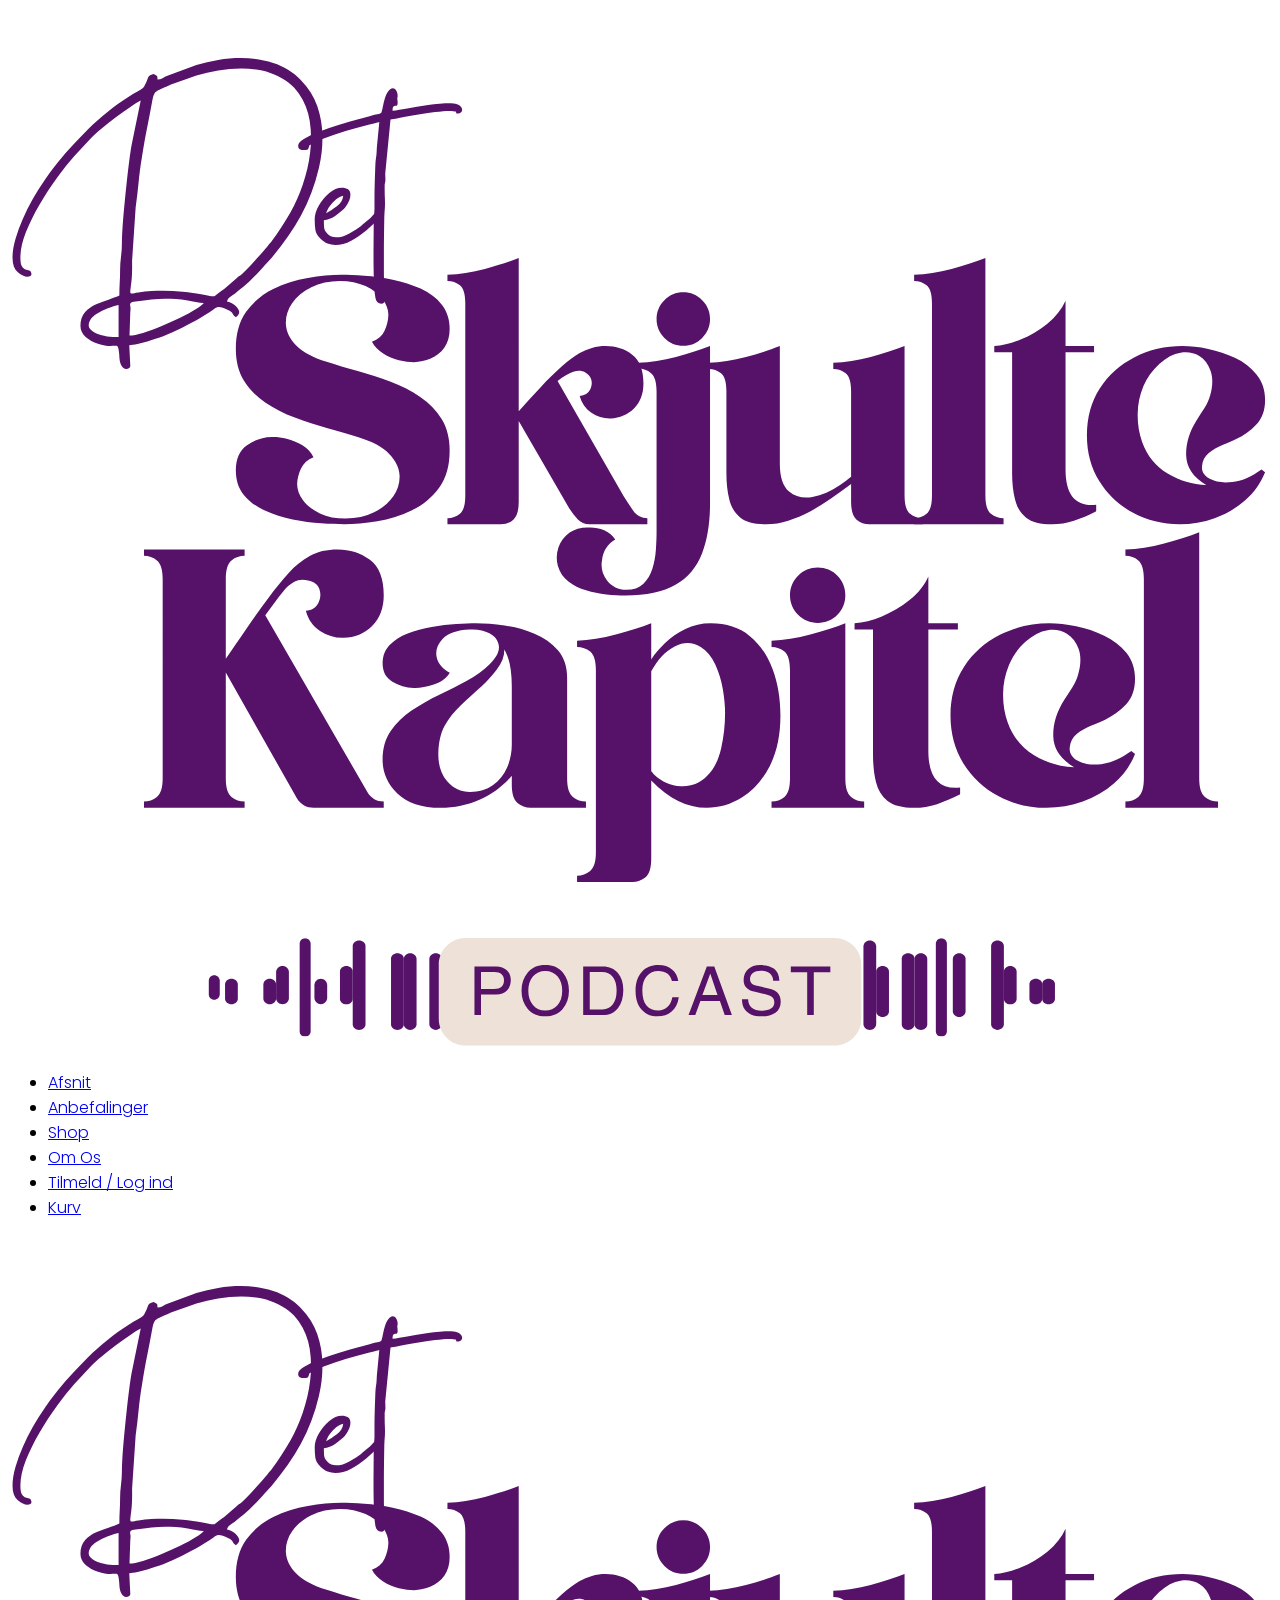
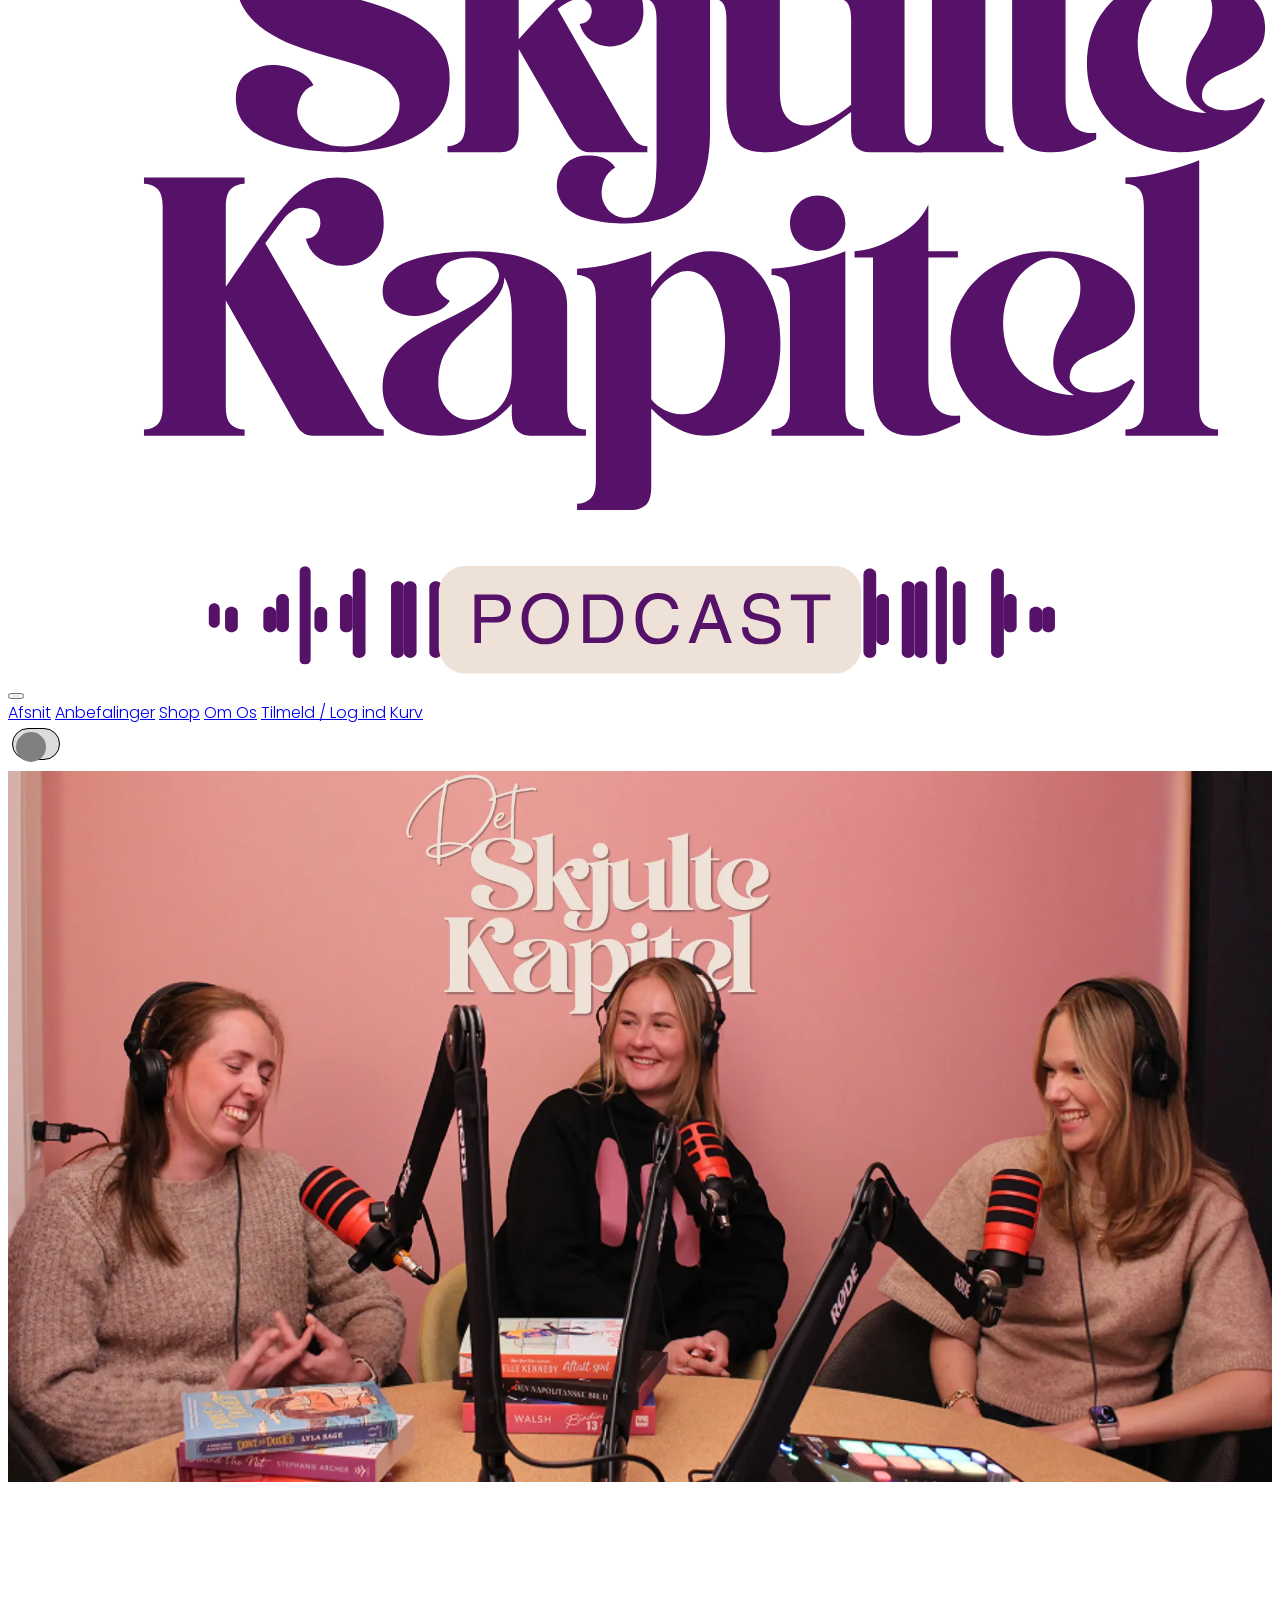
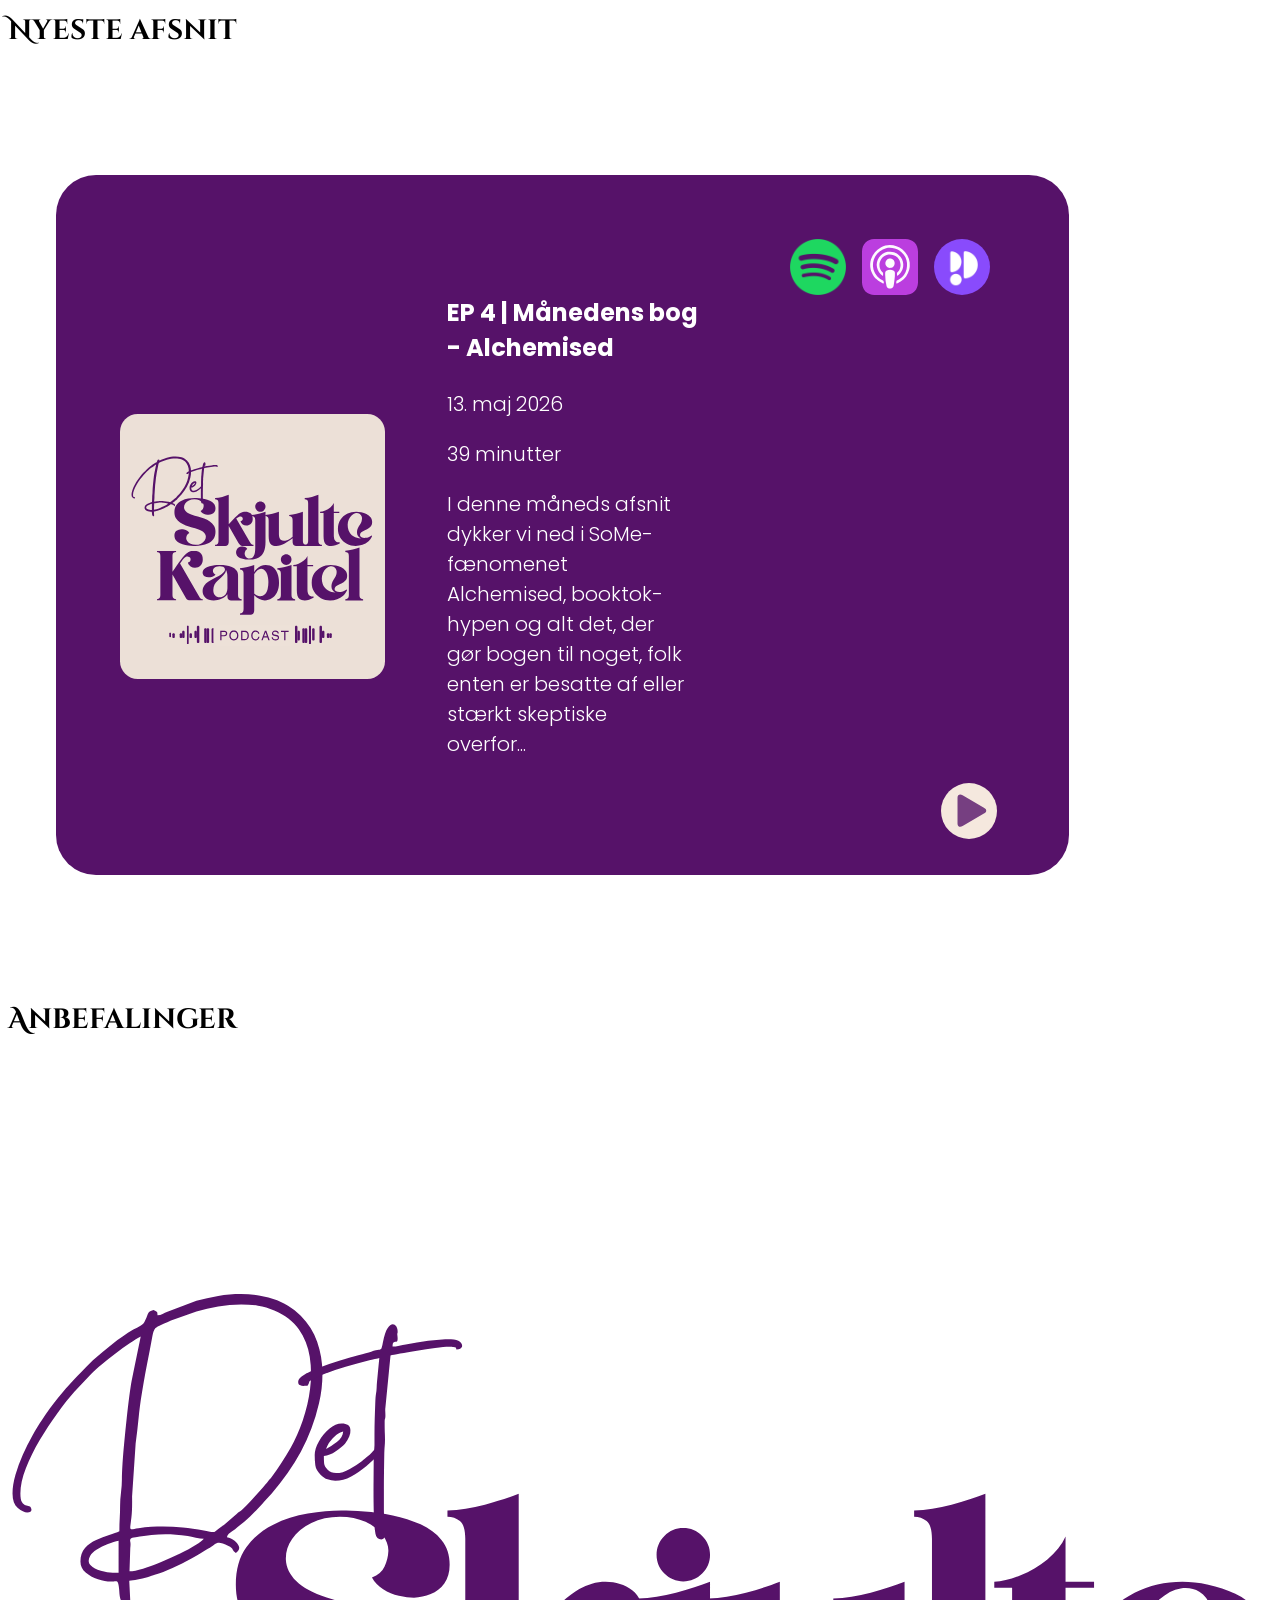
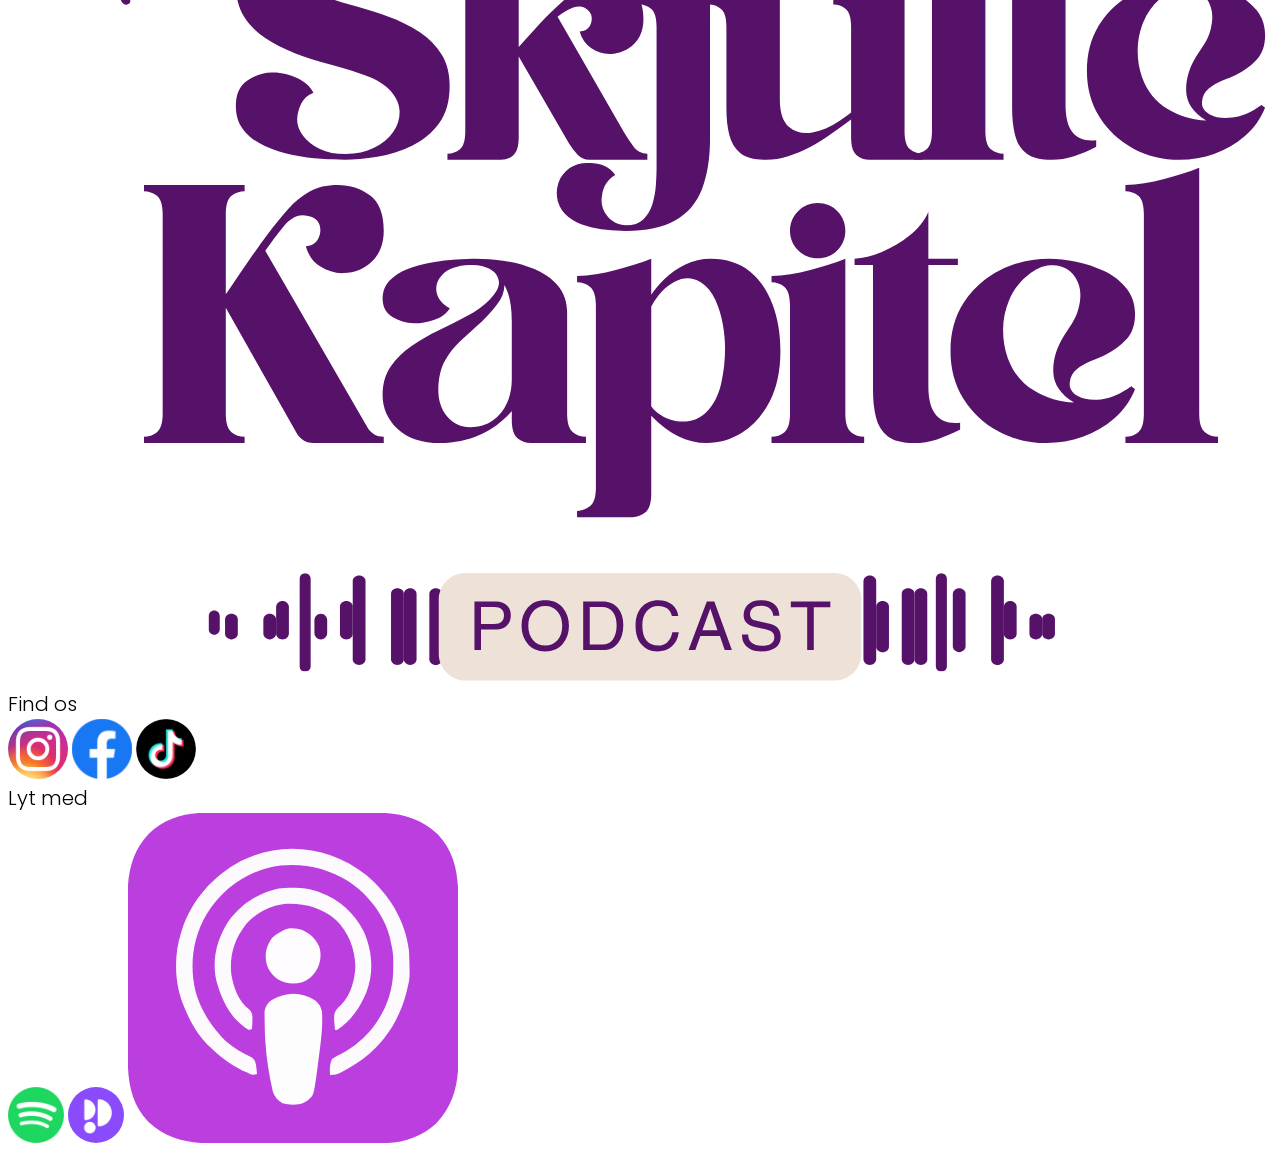
==== index.html @ 3bb26bd3 "tilføjelser til projekt" ====
<!doctype html>
<html lang="da">
  <head>
    <meta charset="UTF-8" />
    <meta name="viewport" content="width=device-width, initial-scale=1.0" />
    <title>Det Skjulte Kapitel</title>
    <link rel="stylesheet" href="css/general.css" />
    <link rel="stylesheet" href="css/fonts.css" />
    <link rel="stylesheet" href="css/custom.css" />
    <link rel="stylesheet" href="css/index.css" />
    <link rel="icon" href="img/favicon.svg" type="image/svg+xml" />
  </head>
  <body>
    <header>
      <div class="header-desktop">
        <a href="index.html" class="header-logo">
          <img
            src="img/Logo.svg"
            alt="Det Skjulte Kapitel logo"
            class="logo-img"
          />
        </a>
        <nav class="header-nav">
          <ul class="nav-list">
            <li><a href="afsnit.html">Afsnit</a></li>
            <li><a href="anbefalinger.html">Anbefalinger</a></li>
            <li><a href="shop.html">Shop</a></li>
            <li><a href="omOs.html">Om Os</a></li>
            <li><a href="login.html">Tilmeld / Log ind</a></li>
            <li><a href="kurv.html">Kurv</a></li>
          </ul>
        </nav>
      </div>

      <div class="header-mobile">
        <a href="index.html" class="header-logo">
          <img src="img/Logo.svg" alt="Det Skjulte Kapitel" class="logo-img" />
        </a>
        <button class="hamburger" id="menuToggle">
          <span></span>
          <span></span>
          <span></span>
        </button>
      </div>
      <nav class="mobile-menu" id="mobileMenu">
        <a href="afsnit.html">Afsnit</a>
        <a href="anbefalinger.html">Anbefalinger</a>
        <a href="shop.html">Shop</a>
        <a href="omOs.html">Om Os</a>
        <a href="login.html">Tilmeld / Log ind</a>
        <a href="kurv.html">Kurv</a>
      </nav>
 <label>
            <span class="visually-hidden">Theme</span>
            <input id="theme-toggle" role="switch" type="checkbox" />
          </label>

    </header>

    <main>
      <img
        src="img/Hero.webp"
        alt="Billede af tre kvinder i et podcast studie, der griner"
      />
      <h2>Nyeste afsnit</h2>

      <section class="grid-1_1_1">
        <div class="LogoBeige">
          <img src="img/LogoBeigeBaggrund.svg" alt="" />
        </div>
        <div class="margin">
          <div>
            <h3>EP 4 | Månedens bog - Alchemised</h3>
            <p>13. maj 2026</p>
            <p>39 minutter</p>
          </div>
          <p class="margin2">
            I denne måneds afsnit dykker vi ned i SoMe-fænomenet Alchemised,
            booktok-hypen og alt det, der gør bogen til noget, folk enten er
            besatte af eller stærkt skeptiske overfor...
          </p>
        </div>

        <div class="SoMe">
          <a href="https://open.spotify.com/show/3m8Jab1IPtWVq0r0YH2QnV"
            ><img src="img/Spotify.svg" alt=""
          /></a>
          <a
            href="https://podcasts.apple.com/dk/podcast/det-skjulte-kapitel/id1886661915"
            ><img class="apple" src="img/applepodcast.svg" alt="Apple Podcast"
          /></a>
          <a
            href="https://open.podimo.com/podcast/a7241b3f-1531-4056-aa6a-d502dbbe5295"
            ><img src="img/Podimo.svg" alt="Podimo logo"
          /></a>
          <div class="playBtn">
            <a href="afsnit.html"
              ><img src="img/PlayBtn.svg" alt=""
            /></a>
          </div>
        </div>
      </section>
      <h2>Anbefalinger</h2>
      <section class="grid"></section>
    </main>

    <footer>
      <div class="footer-inner">
        <a href="index.html" class="footer-logo">
          <img
            src="img/Logo.svg"
            alt="Det Skjulte Kapitel"
            class="logo-img-footer"
          />
        </a>

        <div class="footer-bottom-row">
          <div class="footer-social">
            <span class="footer-label">Find os</span>
            <div class="social-icons">
              <a href="https://www.instagram.com/detskjultekapitel/"
                ><img src="img/Instagram.svg" alt="Instagram"
              /></a>
              <a href="https://www.facebook.com/profile.php?id=61585024211420"
                ><img src="img/Facebook.svg" alt="Facebook"
              /></a>
              <a href="https://www.tiktok.com/@detskjultekapitel"
                ><img src="img/TikTok.svg" alt="TikTok"
              /></a>
            </div>
          </div>

          <div class="footer-listen">
            <span class="footer-label">Lyt med</span>
            <div class="social-icons">
              <a href="https://open.spotify.com/show/3m8Jab1IPtWVq0r0YH2QnV"
                ><img src="img/Spotify.svg" alt="Spotify"
              /></a>
              <a
                href="https://open.podimo.com/podcast/a7241b3f-1531-4056-aa6a-d502dbbe5295"
                ><img src="img/Podimo.svg" alt="Podimo"
              /></a>
              <a
                href="https://podcasts.apple.com/dk/podcast/det-skjulte-kapitel/id1886661915"
                ><img
                  class="apple"
                  src="img/applepodcast.svg"
                  alt="Apple Podcast"
              /></a>
            </div>
          </div>
        </div>
      </div>
    </footer>
    <script src="js/burger.js"></script>
    <script src="js/index.js"></script>
    <script src="js/darkmode.js"></script>
  </body>
</html>
---- css/fonts.css ----
@font-face {
  font-family: "Cinzel Decorative Black";
  src: url(../fonts/CinzelDecorative-Black.woff2);
}

@font-face {
  font-family: "Cinzel Decorative Bold";
  src: url(../fonts/CinzelDecorative-Bold.woff2);
}

@font-face {
  font-family: "Cinzel Decorative";
  src: url(../fonts/CinzelDecorative-Regular.woff2);
}

@font-face {
  font-family: "Poppins Bold";
  src: url(../fonts/Poppins-Bold.woff2);
}

@font-face {
  font-family: "Poppins Regular";
  src: url(../fonts/Poppins-Regular.woff2);
}

@font-face {
  font-family: "Poppins Light";
  src: url(../fonts/Poppins-Light.woff2);
}
---- css/custom.css ----
html {
  color-scheme: light;
  
  &.dark {
    color-scheme: dark;
  }
}

body {
  background-color: var(--primary-bg);
}

/* Farvevariabler */
html {
  /* Primary colors */
  --primary-bg: light-dark(#fff, #7f6750);
  --header-footer-bg: light-dark(#f5e8de, #907765 );

  /* Font colors */
  --text-color: light-dark(#000, #fff);
  --text-inverted: #fff;

  /* Buttons */
  --primary-btn: #763f81;
  --arrow-btn: #f5e8de;

  /* Cards */
  --podcast-card-bg: #561269;
  --book-card-bg: light-dark(#f5e8de, #C7BEB7);
  --filter-bg: #fff;
  --reviews-card-bg: #763f81;
  --om-os-card-bg: #763f81;
  --individual-card-bg: #5a3162;
  --forms-bg: #c5aabb;
  --linje: #9f769e;
}

/* Fonts Desktop */
h1 {
  font-family: "Cinzel Decorative Bold";
  font-size: 3rem;
}
h2 {
  font-family: "Cinzel Decorative Bold";
  font-weight: 600;
  font-size: 1.75rem;
}
h3 {
  font-family: "Poppins Bold";
  font-weight: 700;
  font-size: 1.5rem;
}
h4,
.kob-btn {
  font-family: "Poppins Regular";
  font-weight: 400;
  font-size: 1.375rem;
}
h5 {
  font-family: "Poppins Regular";
  font-weight: 600;
  font-size: 1.25rem;
}

p,
.login-btn,
.opret-btn,
label,
span,
.btn {
  font-family: "Poppins Light";
  font-weight: 300;
  font-size: 1.25rem;
}

nav {
  font-family: "Poppins Light";
  font-weight: 300;
}

/* Light/dark mode */

[role="switch"] {
  --h: 2rem;
  --w: 3rem;
  font: inherit;
  appearance: none;
  background: gainsboro;
  height: var(--h);
  width: var(--w);
  border: 1px solid #000;
  cursor: pointer; 
  border-radius: 9999px;
}

[role="switch"]::before{
  content: "";
  display: block;
  padding: 3px;
  height: 100%;
  aspect-ratio: 1; 
  background: gray content-box;
  border-radius: inherit;
  transition: .3s;
}


[role="switch"]:checked::before {
  background-color: rgb(90, 91, 90);
  translate: calc(var(--w) - var(--h));
}

.visually-hidden {
  position: absolute;
  width: 1px;
  height: 1px;
  overflow: hidden;
  white-space: nowrap;
  clip-path: inset(100%);
}

/* Fonts Mobile */
@media (max-width: 800px) {
  h1 {
    font-family: "Cinzel Decorative Bold";
    font-weight: 700;
    font-size: 2rem;
  }
  h2 {
    font-family: "Cinzel Decorative Bold";
    font-weight: 600;
    font-size: 1.625rem;
  }
  h3 {
    font-family: "Poppins Bold";
    font-weight: 500;
    font-size: 1.4rem;
  }
  h4,
  .kob-btn {
    font-family: "Poppins Regular";
    font-weight: 400;
    font-size: 1.375rem;
  }
  h5 {
    font-family: "Poppins Regular";
    font-weight: 600;
    font-size: 1.25rem;
  }

  p,
  .login-btn,
  .opret-btn,
  label,
  span,
  .btn {
    font-family: "Poppins Light";
    font-weight: 300;
    font-size: 1rem;
  }

  nav {
    font-family: "Poppins Light";
    font-weight: 300;
    font-size: 1.375rem;
  }
}
---- css/index.css ----
img {
  max-width: 100%;
}

h2 {
  place-self: center;
  padding: 2em 0 2em 0;
}

.grid-1_1_1 {
  background-color: var(--podcast-card-bg);
  margin: 3em;
  border-radius: 40px;
  color: var(--text-inverted);
  position: relative;
}

.margin {
  margin: 2em 0 2em 2em;
}

.margin2 {
  margin-top: 1em;
  /* Tilføjer følgende: */
  margin-right: 1em;
}

.grid-1_1_1 div h3 p {
  margin-left: 2em;
}

.SoMe {
  display: flex;
  gap: 1em;
  margin-left: 2em;
  padding-bottom: 2em;
}

.SoMe a img {
  width: 56px;
  height: auto;
}

.playBtn {
  position: absolute;
  bottom: 2em;
  right: 2em;
}

.LogoBeige {
  padding-top: 3em;
  place-self: center;
}

.AnbefalingCard {
  background-color: var(--book-card-bg);
  padding: 4em 2em 3em 2em;
  margin: 4em;
  border-radius: 20px;
  max-width: 70%;
  box-shadow: 0 2px 6px rgba(0, 0, 0, 0.35);
  place-self: center;
  position: relative;
}

.AnbefalingCard img {
  display: grid;
  max-width: 70%;
  place-self: center;
  margin-bottom: 1em;
}

.IndividuelAnbefaling {
  background-color: var(--podcast-card-bg);
  color: var(--text-inverted);
  border-radius: 20px;
  padding: 0.5em 1em;
  position: absolute;
  top: 29px;
  left: 2em;
}

.AnbefalingCard a p {
  text-decoration: none;
  background-color: var(--primary-btn);
  color: var(--text-inverted);
  border-radius: 20px;
  place-self: center;
  padding: 0.5em 3.5em 0.5em 3.5em;
  margin-top: 2em;
}

@media (min-width: 768px) {
  img {
    max-width: 100%;
  }

  h2 {
    place-self: center;
    margin-top: 2.5em;
    margin-bottom: 2.5em;
  }

  .grid-1_1_1 {
    display: grid;
    grid-template-columns: 1fr 1fr 1fr;
    max-width: 70%;
    margin-top: 2.5em;
    margin-bottom: 4em;
    padding: 4em;
    place-self: center;
    background-color: var(--podcast-card-bg);
    color: var(--text-inverted);
    border-radius: 40px;
  }

  .grid-1_1_1 img {
    max-width: 90%;
  }

  /* .margin {
    margin-top: 1em;
  } */

  .SoMe {
    padding-left: 3em;
  }

  .SoMe img {
    max-width: 110%;
  }

  .playBtn {
    place-self: end;
    margin-top: 9em;
    margin-right: 2.5em;
  }

  .grid {
    display: grid;
    grid-template-columns: 1fr 1fr 1fr;
    margin-bottom: 5em;
    place-items: center;
    padding: 0;
  }

  .grid a p {
    text-decoration: none;
    background-color: var(--primary-btn);
    color: var(--text-inverted);
    border-radius: 20px;
    place-self: center;
    padding: 0.5em 3.5em 0.5em 3.5em;
    margin-top: 2em;
  }

  .grid h3 {
    margin-top: 2em;
  }
  .AnbefalingCard {
    background-color: var(--book-card-bg);
    border-radius: 20px;
    max-width: 90%;
    box-shadow: 0 2px 6px rgba(0, 0, 0, 0.35);
    margin: 0;
    position: relative;
  }

  .AnbefalingCard div {
    place-self: center;
  }

  .IndividuelAnbefaling {
    background-color: var(--podcast-card-bg);
    color: var(--text-inverted);
    border-radius: 20px;
    place-self: self-start;
    padding: 0.5em 1em 0.5em 1em;
    position: absolute;
    top: 20px;
  }
}
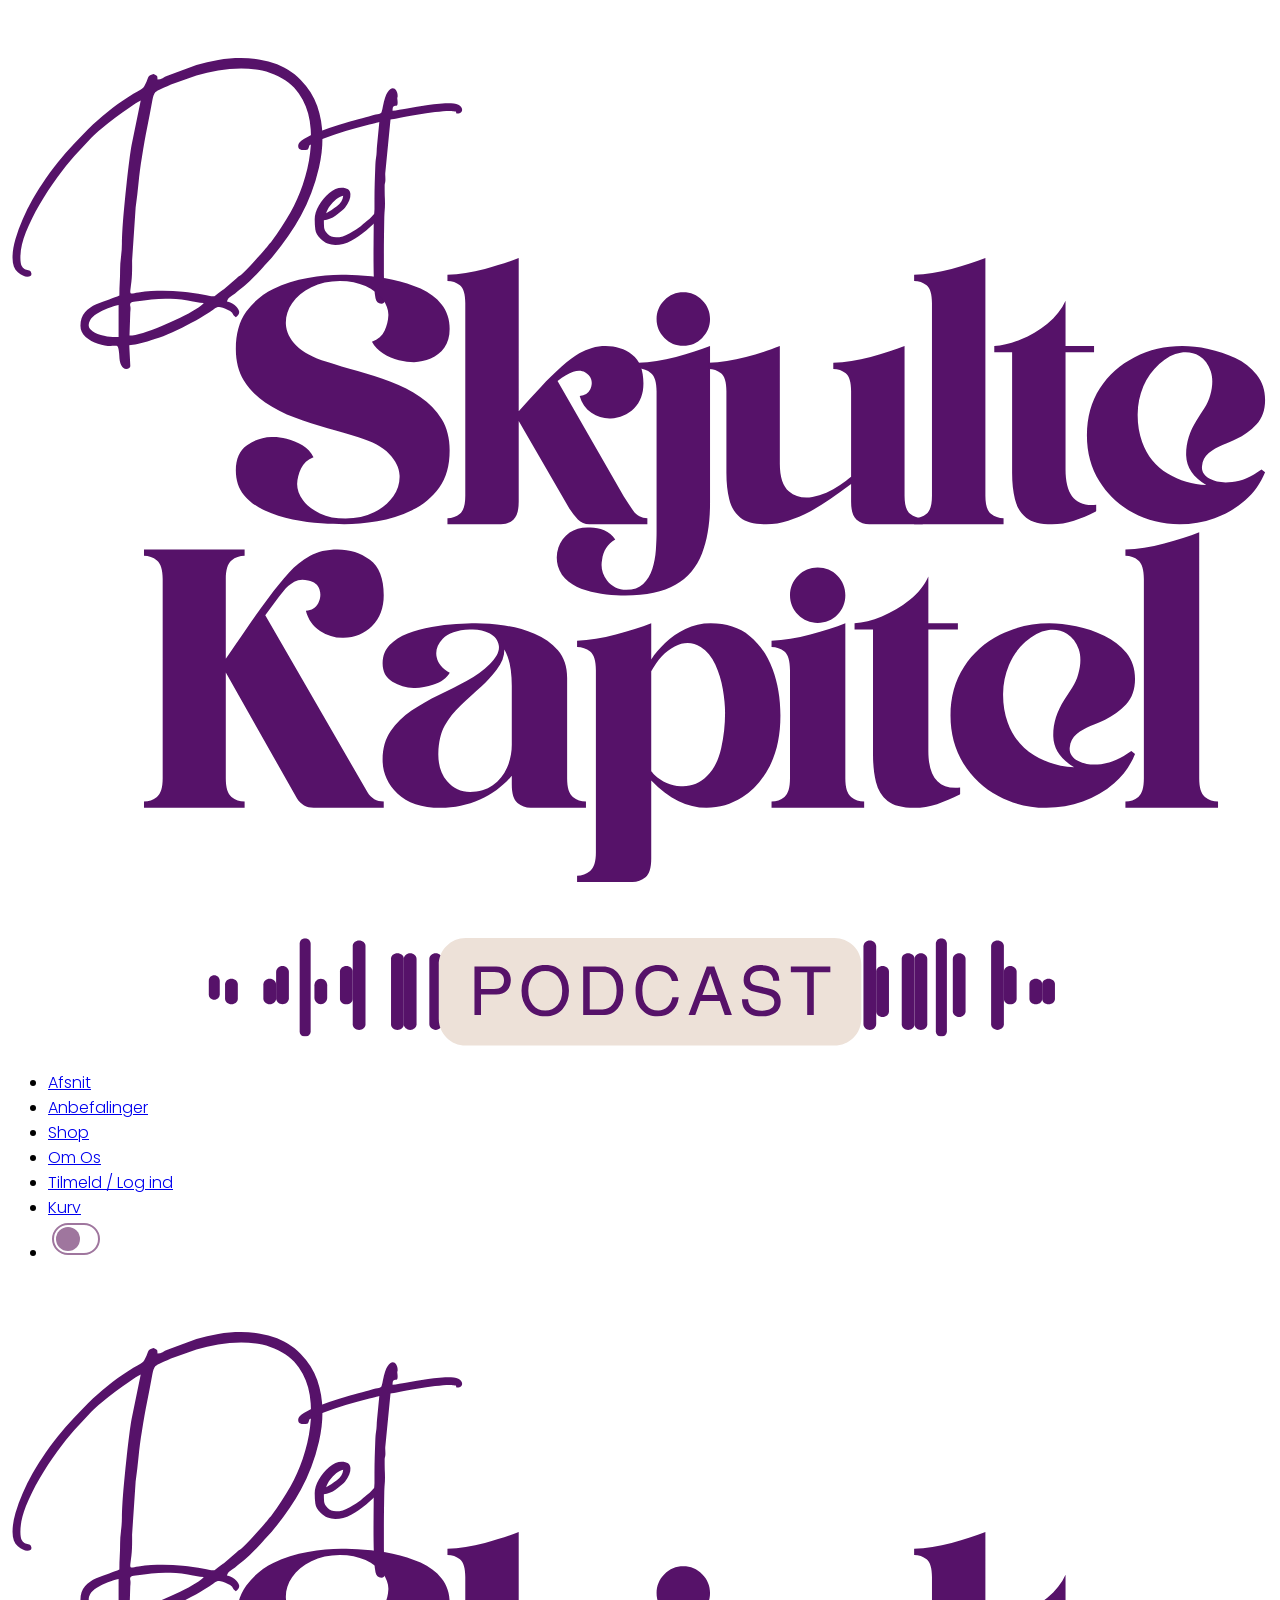
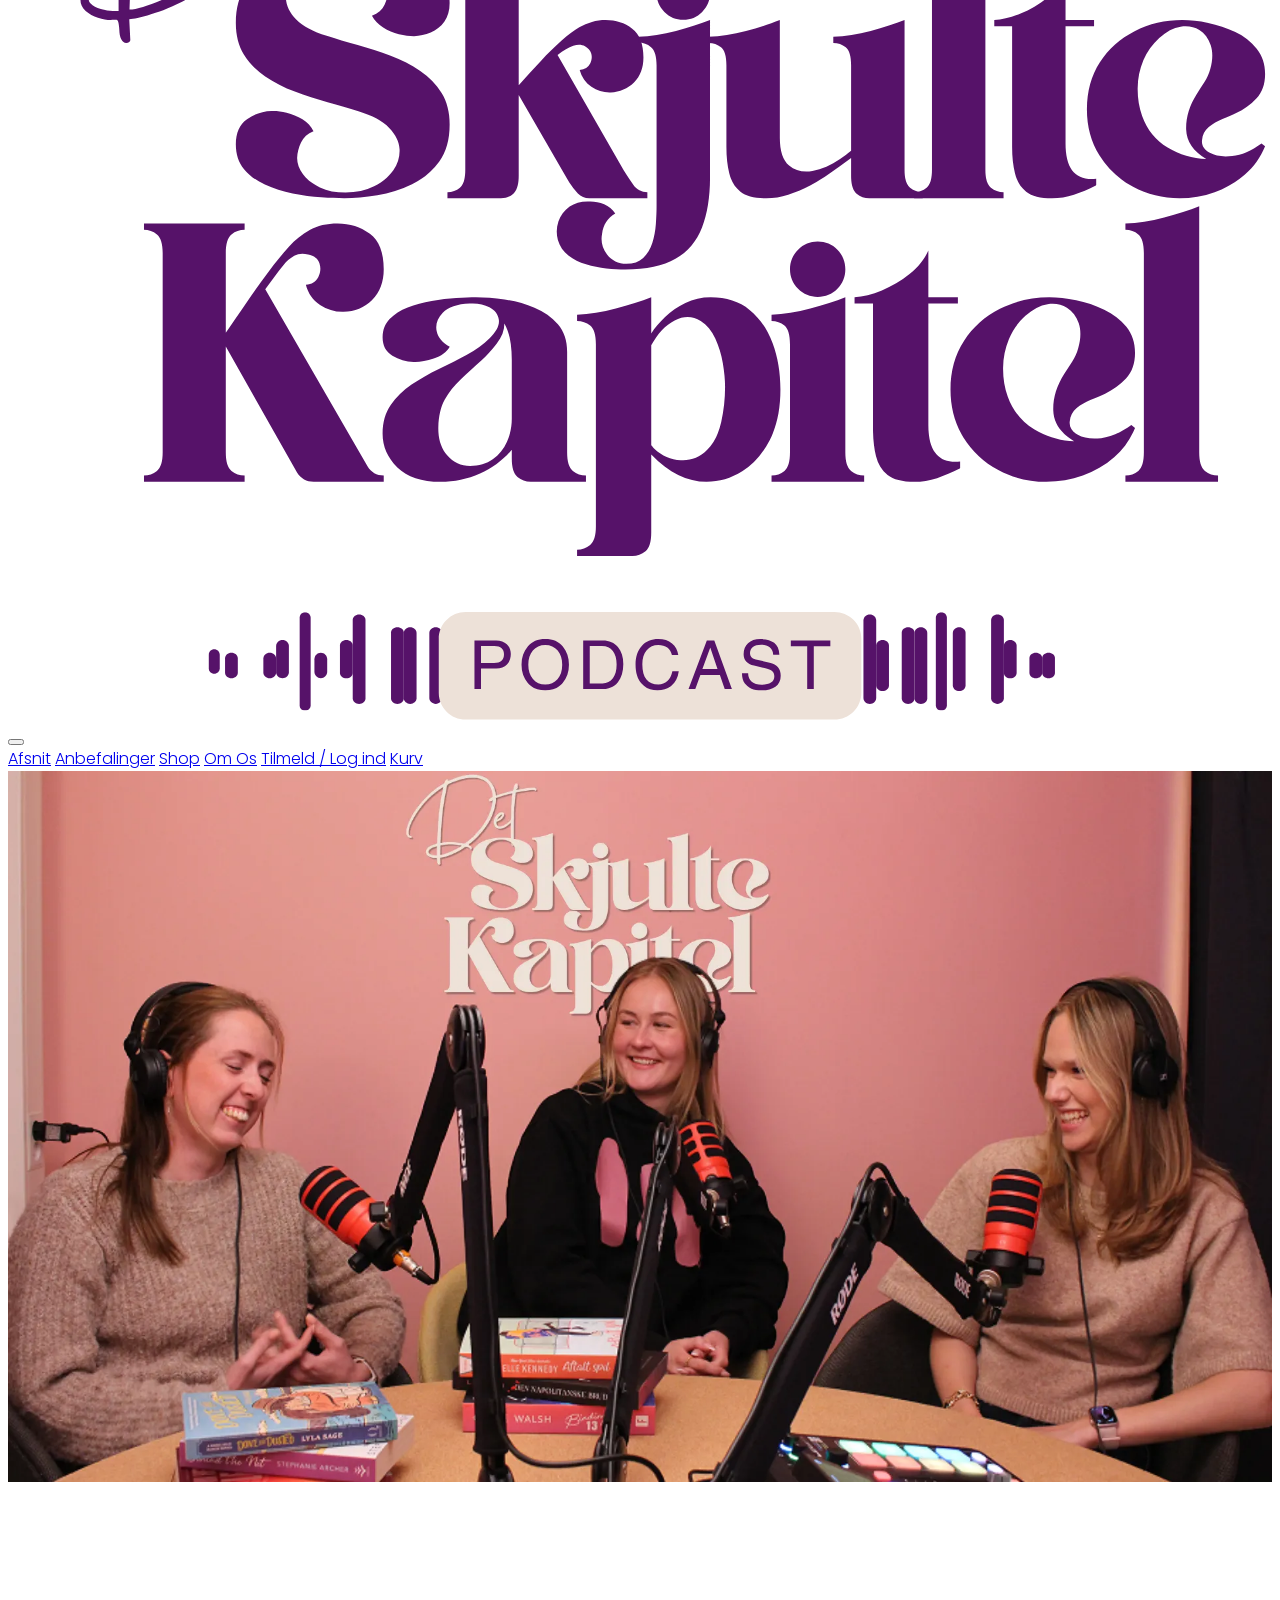
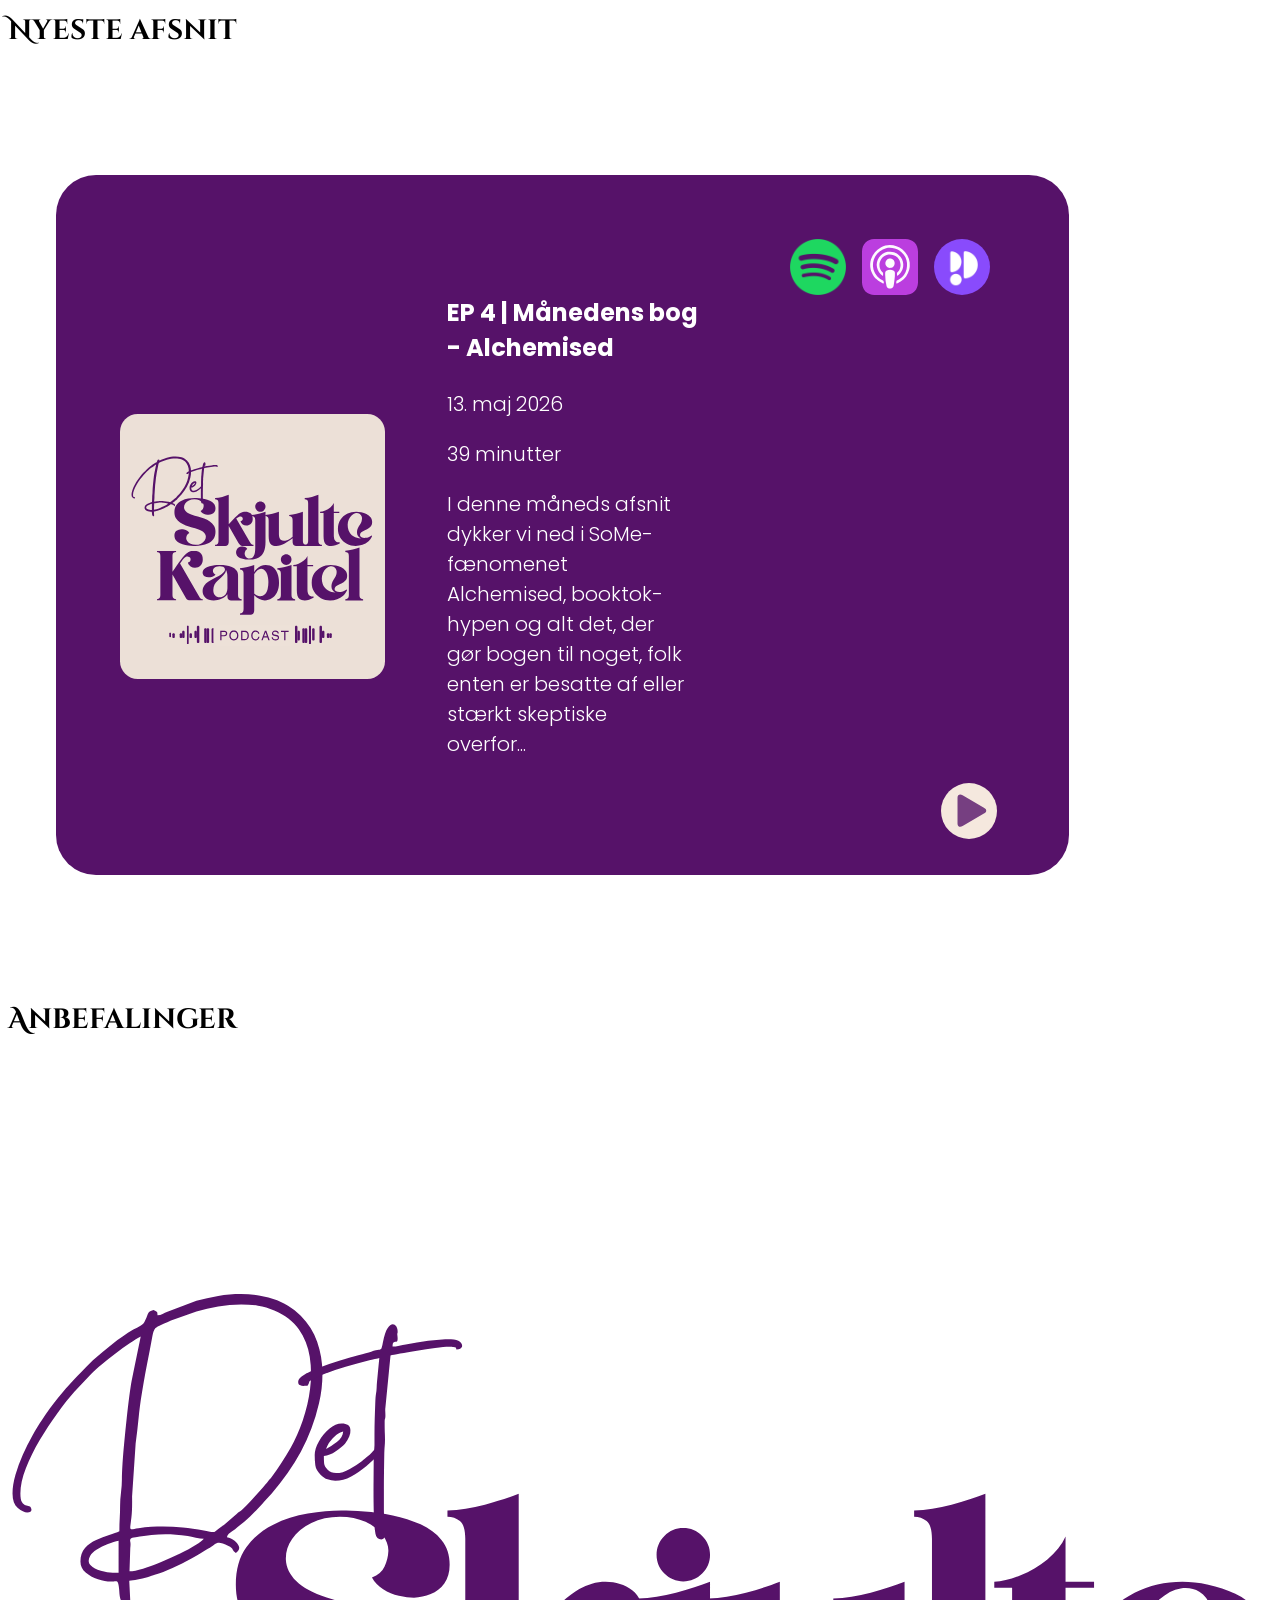
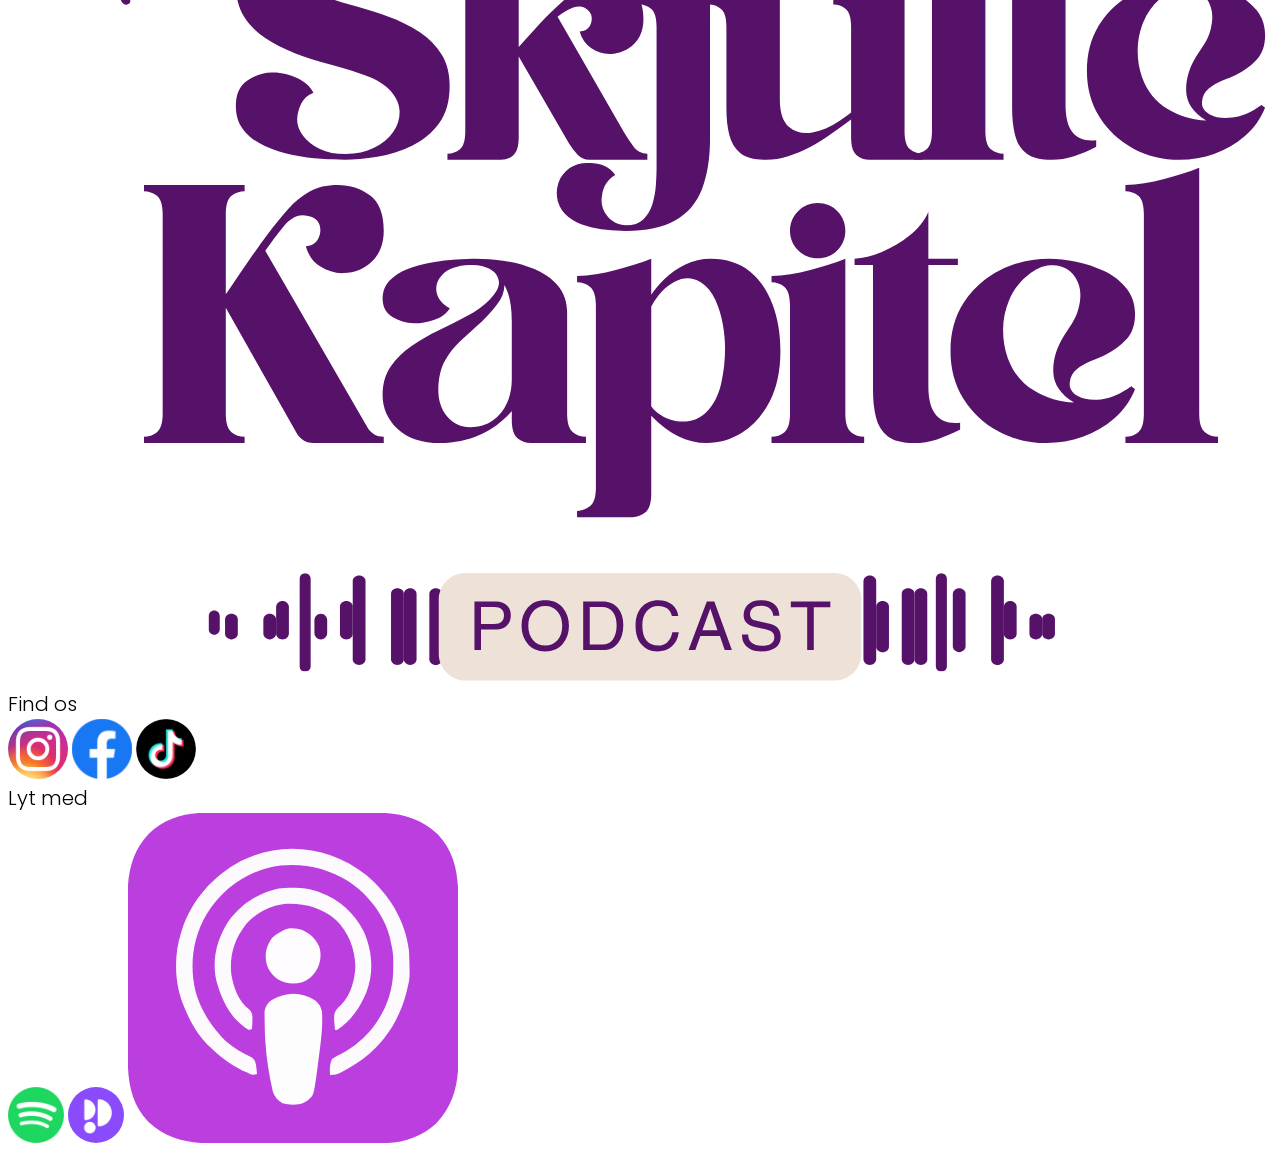
==== commit 1c025095: "Add dark mode" ====
--- a/index.html
+++ b/index.html
@@ -12,6 +12,7 @@
   </head>
   <body>
     <header>
+       
       <div class="header-desktop">
         <a href="index.html" class="header-logo">
           <img
@@ -20,6 +21,8 @@
             class="logo-img"
           />
         </a>
+
+
         <nav class="header-nav">
           <ul class="nav-list">
             <li><a href="afsnit.html">Afsnit</a></li>
@@ -28,6 +31,10 @@
             <li><a href="omOs.html">Om Os</a></li>
             <li><a href="login.html">Tilmeld / Log ind</a></li>
             <li><a href="kurv.html">Kurv</a></li>
+            <li><label >
+            <span class="visually-hidden">Theme</span>
+            <input id="theme-toggle" role="switch" type="checkbox" />
+          </label></li>
           </ul>
         </nav>
       </div>
@@ -50,10 +57,7 @@
         <a href="login.html">Tilmeld / Log ind</a>
         <a href="kurv.html">Kurv</a>
       </nav>
- <label>
-            <span class="visually-hidden">Theme</span>
-            <input id="theme-toggle" role="switch" type="checkbox" />
-          </label>
+
 
     </header>
 
--- a/css/custom.css
+++ b/css/custom.css
@@ -15,8 +15,9 @@
 /* Farvevariabler */
 html {
   /* Primary colors */
-  --primary-bg: light-dark(#fff, #7f6750);
-  --header-footer-bg: light-dark(#f5e8de, #907765 );
+  --primary-bg: light-dark(#fff, #7d6d5d);
+  /* --primary-bg: light-dark(#fff, #5d5d5d); */
+  --header-footer-bg: light-dark(#f5e8de, #130d09 );
 
   /* Font colors */
   --text-color: light-dark(#000, #fff);
@@ -28,13 +29,14 @@
 
   /* Cards */
   --podcast-card-bg: #561269;
-  --book-card-bg: light-dark(#f5e8de, #C7BEB7);
-  --filter-bg: #fff;
+  --book-card-bg: light-dark(#f5e8de, #423a33);
+  /* --book-card-bg: light-dark(#f5e8de, #8f8882); */
+  --filter-bg: light-dark(#fff, #353434);
   --reviews-card-bg: #763f81;
   --om-os-card-bg: #763f81;
   --individual-card-bg: #5a3162;
   --forms-bg: #c5aabb;
-  --linje: #9f769e;
+  --linje: light-dark(#9f769e, #561269);
 }
 
 /* Fonts Desktop */
@@ -87,28 +89,28 @@
   --w: 3rem;
   font: inherit;
   appearance: none;
-  background: gainsboro;
+  background: rgb(255, 255, 255);
   height: var(--h);
   width: var(--w);
-  border: 1px solid #000;
+  border: 2px solid var(--linje);
   cursor: pointer; 
   border-radius: 9999px;
+  padding: 2px;
 }
 
 [role="switch"]::before{
   content: "";
   display: block;
-  padding: 3px;
   height: 100%;
   aspect-ratio: 1; 
-  background: gray content-box;
+  background: var(--linje);
   border-radius: inherit;
   transition: .3s;
 }
 
 
 [role="switch"]:checked::before {
-  background-color: rgb(90, 91, 90);
+  background-color: var(--podcast-card-bg);
   translate: calc(var(--w) - var(--h));
 }
 
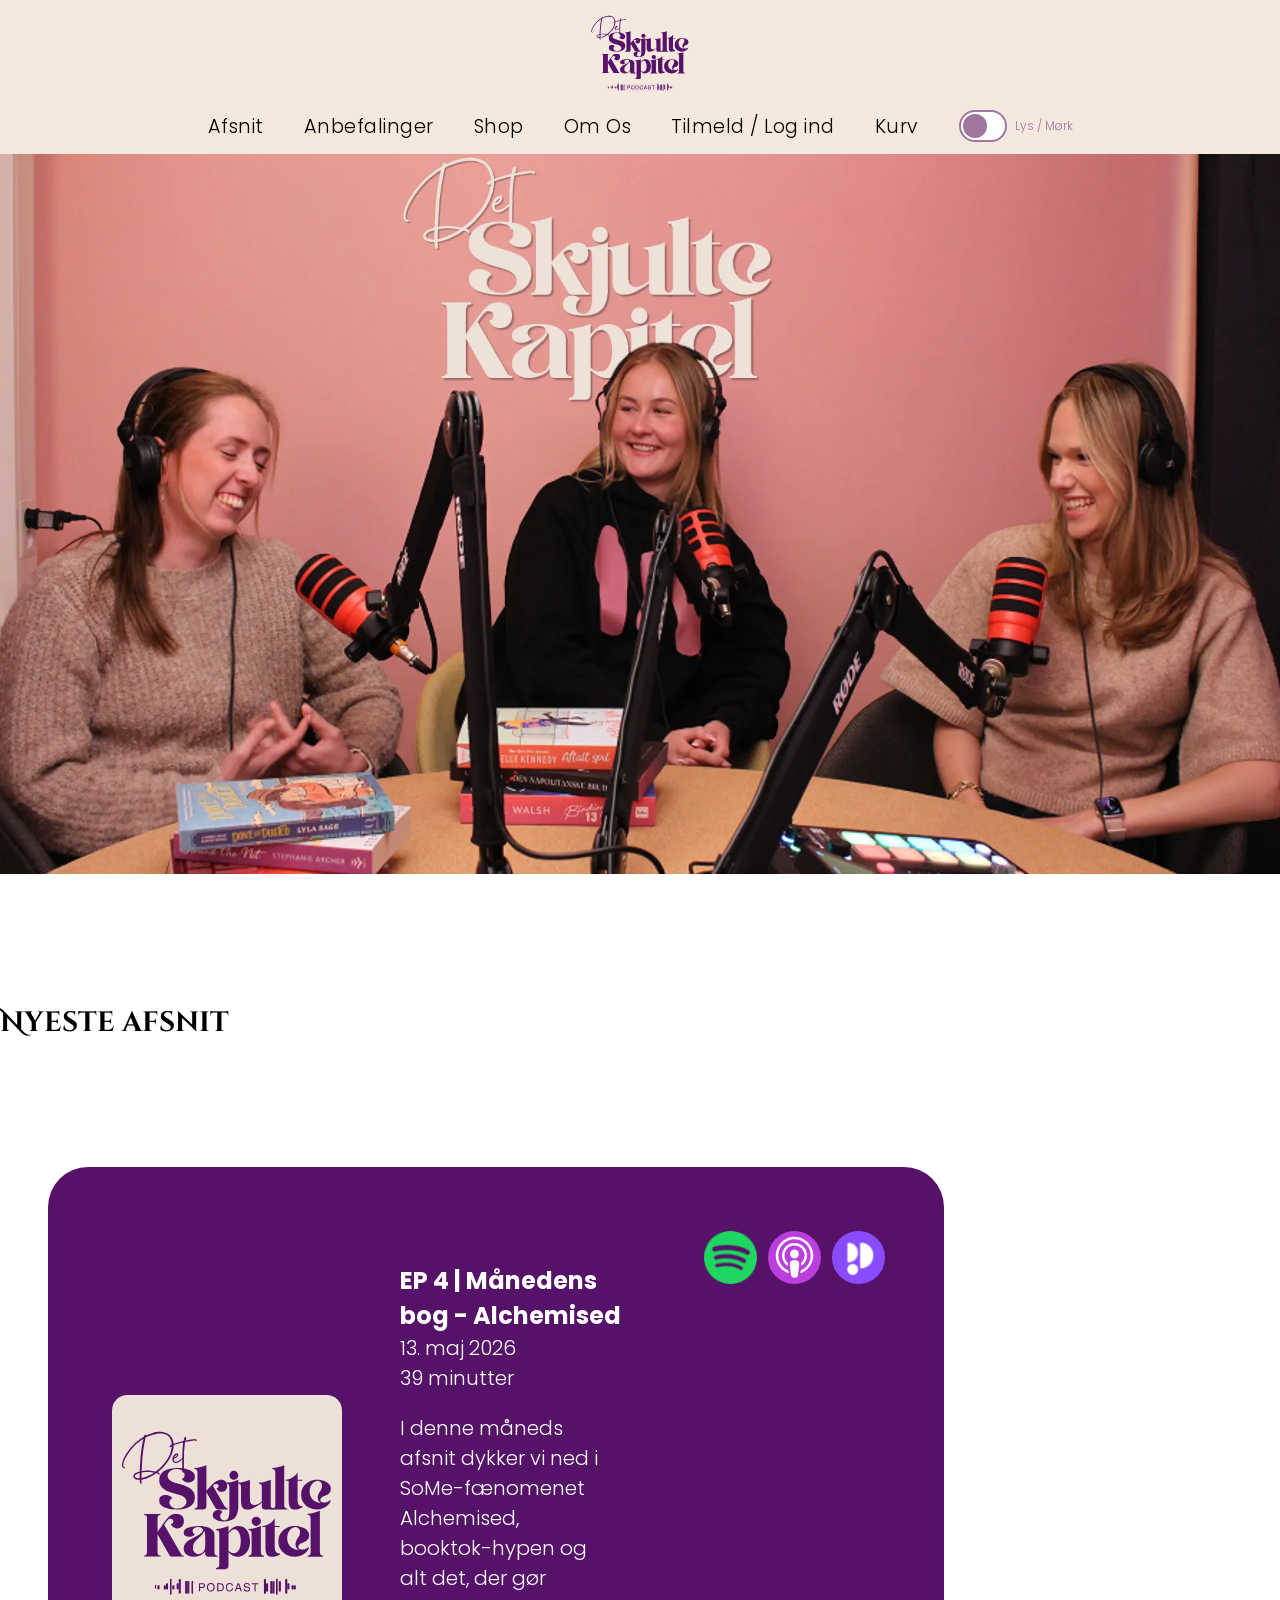
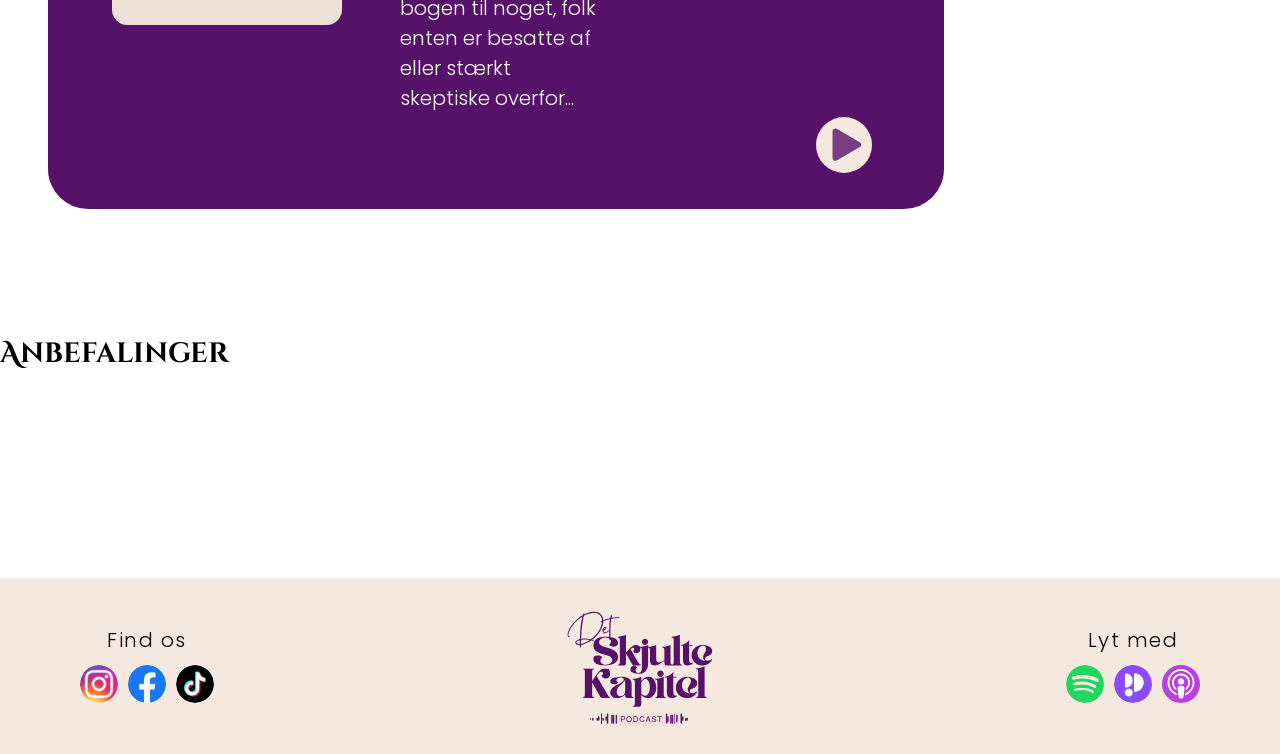
==== commit 1c0382eb: "Add darkmode til mobil" ====
--- a/index.html
+++ b/index.html
@@ -31,10 +31,15 @@
             <li><a href="omOs.html">Om Os</a></li>
             <li><a href="login.html">Tilmeld / Log ind</a></li>
             <li><a href="kurv.html">Kurv</a></li>
-            <li><label >
-            <span class="visually-hidden">Theme</span>
-            <input id="theme-toggle" role="switch" type="checkbox" />
-          </label></li>
+            <li> 
+              <div class="theme-wrapper">
+  <label>
+    <span class="visually-hidden">Theme</span>
+    <input id="theme-toggle" role="switch" type="checkbox" />
+  </label>
+  <span class="theme-label">Lys / Mørk</span>
+</div>
+        </li>
           </ul>
         </nav>
       </div>
@@ -43,6 +48,13 @@
         <a href="index.html" class="header-logo">
           <img src="img/Logo.svg" alt="Det Skjulte Kapitel" class="logo-img" />
         </a>
+        <div class="theme-wrapper">
+  <label>
+    <span class="visually-hidden">Theme</span>
+    <input id="theme-toggle" role="switch" type="checkbox" />
+  </label>
+  <span class="theme-label">Lys / Mørk</span>
+</div>
         <button class="hamburger" id="menuToggle">
           <span></span>
           <span></span>
--- a/css/general.css
+++ b/css/general.css
@@ -0,0 +1,272 @@
+* {
+  box-sizing: border-box;
+  padding: 0;
+  margin: 0;
+  text-decoration: none;
+  list-style-type: none;
+}
+
+header {
+  background: var(--header-footer-bg);
+  /* Tilføjer følgende for at få en sticky header */
+  position: sticky;
+  top: 0;
+  z-index: 1;
+}
+
+.header-desktop {
+  max-width: 1200px;
+  margin: 0 auto;
+  padding: 0 32px;
+  display: flex;
+  flex-direction: column;
+  align-items: center;
+}
+
+.logo-img {
+  height: 100px;
+  width: auto;
+  padding: 12px 0 8px;
+  display: block;
+}
+
+.header-nav {
+  width: 100%;
+  padding: 10px 0 12px;
+}
+
+.nav-list {
+  list-style: none;
+  display: flex;
+  justify-content: center;
+  align-items: center;
+  gap: 40px;
+}
+
+.nav-list a {
+  color: var(--text-color);
+  text-decoration: none;
+  letter-spacing: 0.5px;
+  font-size: 1.2em;
+  position: relative;
+}
+.nav-list a:hover {
+  color: var(--podcast-card-bg);
+}
+.nav-list a:hover::after {
+  width: 100%;
+}
+
+.header-mobile {
+  display: none;
+  align-items: center;
+  justify-content: space-between;
+  padding: 12px 20px;
+}
+
+.hamburger {
+  background: none;
+  border: none;
+  cursor: pointer;
+  display: flex;
+  flex-direction: column;
+  gap: 5px;
+  padding: 8px;
+}
+
+.hamburger span {
+  display: block;
+  width: 24px;
+  height: 2px;
+  background: var(--text-color);
+  border-radius: 2px;
+}
+
+.hamburger.open span:nth-child(1) {
+  transform: translateY(7px) rotate(45deg);
+}
+
+.hamburger.open span:nth-child(2) {
+  opacity: 0;
+}
+
+.hamburger.open span:nth-child(3) {
+  transform: translateY(-7px) rotate(-45deg);
+}
+
+.hamburger span {
+  transition:
+    transform 0.3s ease,
+    opacity 0.3s ease;
+}
+
+.mobile-menu {
+  display: none;
+  flex-direction: column;
+  background: var(--header-footer-bg);
+}
+
+.mobile-menu.open {
+  display: flex;
+}
+
+.mobile-menu a {
+  color: var(--text-color);
+  text-decoration: none;
+  padding: 14px 24px;
+  border-bottom: 1px solid rgba(200, 184, 232, 0.3);
+}
+
+.mobile-menu a:hover {
+  background: var(--podcast-card-bg);
+}
+
+footer {
+  background: var(--header-footer-bg);
+}
+
+.footer-inner {
+  max-width: 1200px;
+  margin: 0 auto;
+  padding: 28px 40px;
+  display: grid;
+  grid-template-columns: 1fr 1fr 1fr;
+  grid-template-areas: "social logo listen";
+  align-items: center;
+  gap: 24px;
+}
+
+.footer-label {
+  color: var(--text-color);
+  letter-spacing: 1.5px;
+  display: block;
+  margin-bottom: 10px;
+  text-align: center;
+}
+
+.social-icons {
+  display: flex;
+  gap: 10px;
+  align-items: center;
+}
+
+.social-icons a img {
+  width: 38px;
+  height: 38px;
+  border-radius: 50%;
+  transition:
+    transform 0.2s,
+    opacity 0.2s;
+}
+
+.social-icons a:hover img {
+  transform: scale(1.1);
+  opacity: 0.85;
+}
+
+.footer-social {
+  display: flex;
+  flex-direction: column;
+}
+
+.footer-listen {
+  display: flex;
+  flex-direction: column;
+  align-items: center;
+}
+.apple {
+  border-radius: 50%;
+}
+.logo-img-footer {
+  height: 120px;
+  width: auto;
+  display: block;
+}
+
+.footer-bottom {
+  padding: 12px 40px;
+  text-align: center;
+  color: var(--text-color);
+}
+
+@media (min-width: 801px) {
+  .footer-social {
+    grid-area: social;
+    display: flex;
+    flex-direction: column;
+    justify-self: start;
+  }
+
+  .footer-logo {
+    grid-area: logo;
+    justify-self: center;
+  }
+
+  .footer-listen {
+    grid-area: listen;
+    display: flex;
+    flex-direction: column;
+    justify-self: end;
+  }
+
+  .footer-bottom-row {
+    display: contents;
+  }
+}
+
+@media (max-width: 800px) {
+  .header-desktop {
+    display: none;
+  }
+  .header-mobile {
+    display: flex;
+  }
+
+  .footer-inner {
+    grid-template-columns: 1fr;
+    grid-template-areas:
+      "logo"
+      "social"
+      "listen";
+    text-align: center;
+    padding: 24px 20px;
+  }
+
+  .footer-social {
+    justify-self: center;
+    align-items: center;
+  }
+  .footer-listen {
+    justify-self: center;
+    align-items: center;
+  }
+  .footer-bottom {
+    padding: 12px 20px;
+  }
+
+  .footer-logo {
+    order: -1;
+    display: block;
+    margin: 0 auto;
+  }
+
+  .logo-img-footer {
+    height: 90px;
+    width: auto;
+  }
+
+  .footer-bottom-row {
+    display: flex;
+    justify-content: center;
+    gap: 40px;
+  }
+
+  .social-icons {
+    gap: 4px;
+  }
+
+  .mobile-menu a:hover {
+    background: var(--om-os-card-bg);
+    color: var(--text-inverted);
+  }
+}
--- a/css/custom.css
+++ b/css/custom.css
@@ -15,9 +15,9 @@
 /* Farvevariabler */
 html {
   /* Primary colors */
-  --primary-bg: light-dark(#fff, #7d6d5d);
+  --primary-bg: light-dark(#fff, #2d2d2d);
   /* --primary-bg: light-dark(#fff, #5d5d5d); */
-  --header-footer-bg: light-dark(#f5e8de, #130d09 );
+  --header-footer-bg: light-dark(#f5e8de, #1d1d1d );
 
   /* Font colors */
   --text-color: light-dark(#000, #fff);
@@ -29,13 +29,13 @@
 
   /* Cards */
   --podcast-card-bg: #561269;
-  --book-card-bg: light-dark(#f5e8de, #423a33);
+  --book-card-bg: light-dark(#f5e8de, #5d5d5d);
   /* --book-card-bg: light-dark(#f5e8de, #8f8882); */
-  --filter-bg: light-dark(#fff, #353434);
+  --filter-bg: light-dark(#fff, #1d1d1d);
   --reviews-card-bg: #763f81;
   --om-os-card-bg: #763f81;
   --individual-card-bg: #5a3162;
-  --forms-bg: #c5aabb;
+  --forms-bg: light-dark(#c5aabb, #8B7A85);
   --linje: light-dark(#9f769e, #561269);
 }
 
@@ -87,14 +87,14 @@
 [role="switch"] {
   --h: 2rem;
   --w: 3rem;
-  font: inherit;
+  /* font: inherit; */
   appearance: none;
   background: rgb(255, 255, 255);
   height: var(--h);
   width: var(--w);
   border: 2px solid var(--linje);
   cursor: pointer; 
-  border-radius: 9999px;
+  border-radius: 20px;
   padding: 2px;
 }
 
@@ -116,11 +116,27 @@
 
 .visually-hidden {
   position: absolute;
-  width: 1px;
-  height: 1px;
-  overflow: hidden;
-  white-space: nowrap;
+  /* width: 1px; */
+  /* height: 1px; */
+  /* overflow: hidden; */
+  /* white-space: nowrap; */
   clip-path: inset(100%);
+}
+
+.theme-wrapper {
+  display: flex;
+  align-items: center;
+  gap: 0.5rem;
+}
+
+.theme-wrapper label {
+  display: flex;
+  align-items: center;
+}
+
+.theme-label {
+  font-size: 0.75rem;
+  color: var(--linje);
 }
 
 /* Fonts Mobile */
@@ -167,5 +183,5 @@
     font-family: "Poppins Light";
     font-weight: 300;
     font-size: 1.375rem;
-  }
+  }  
 }
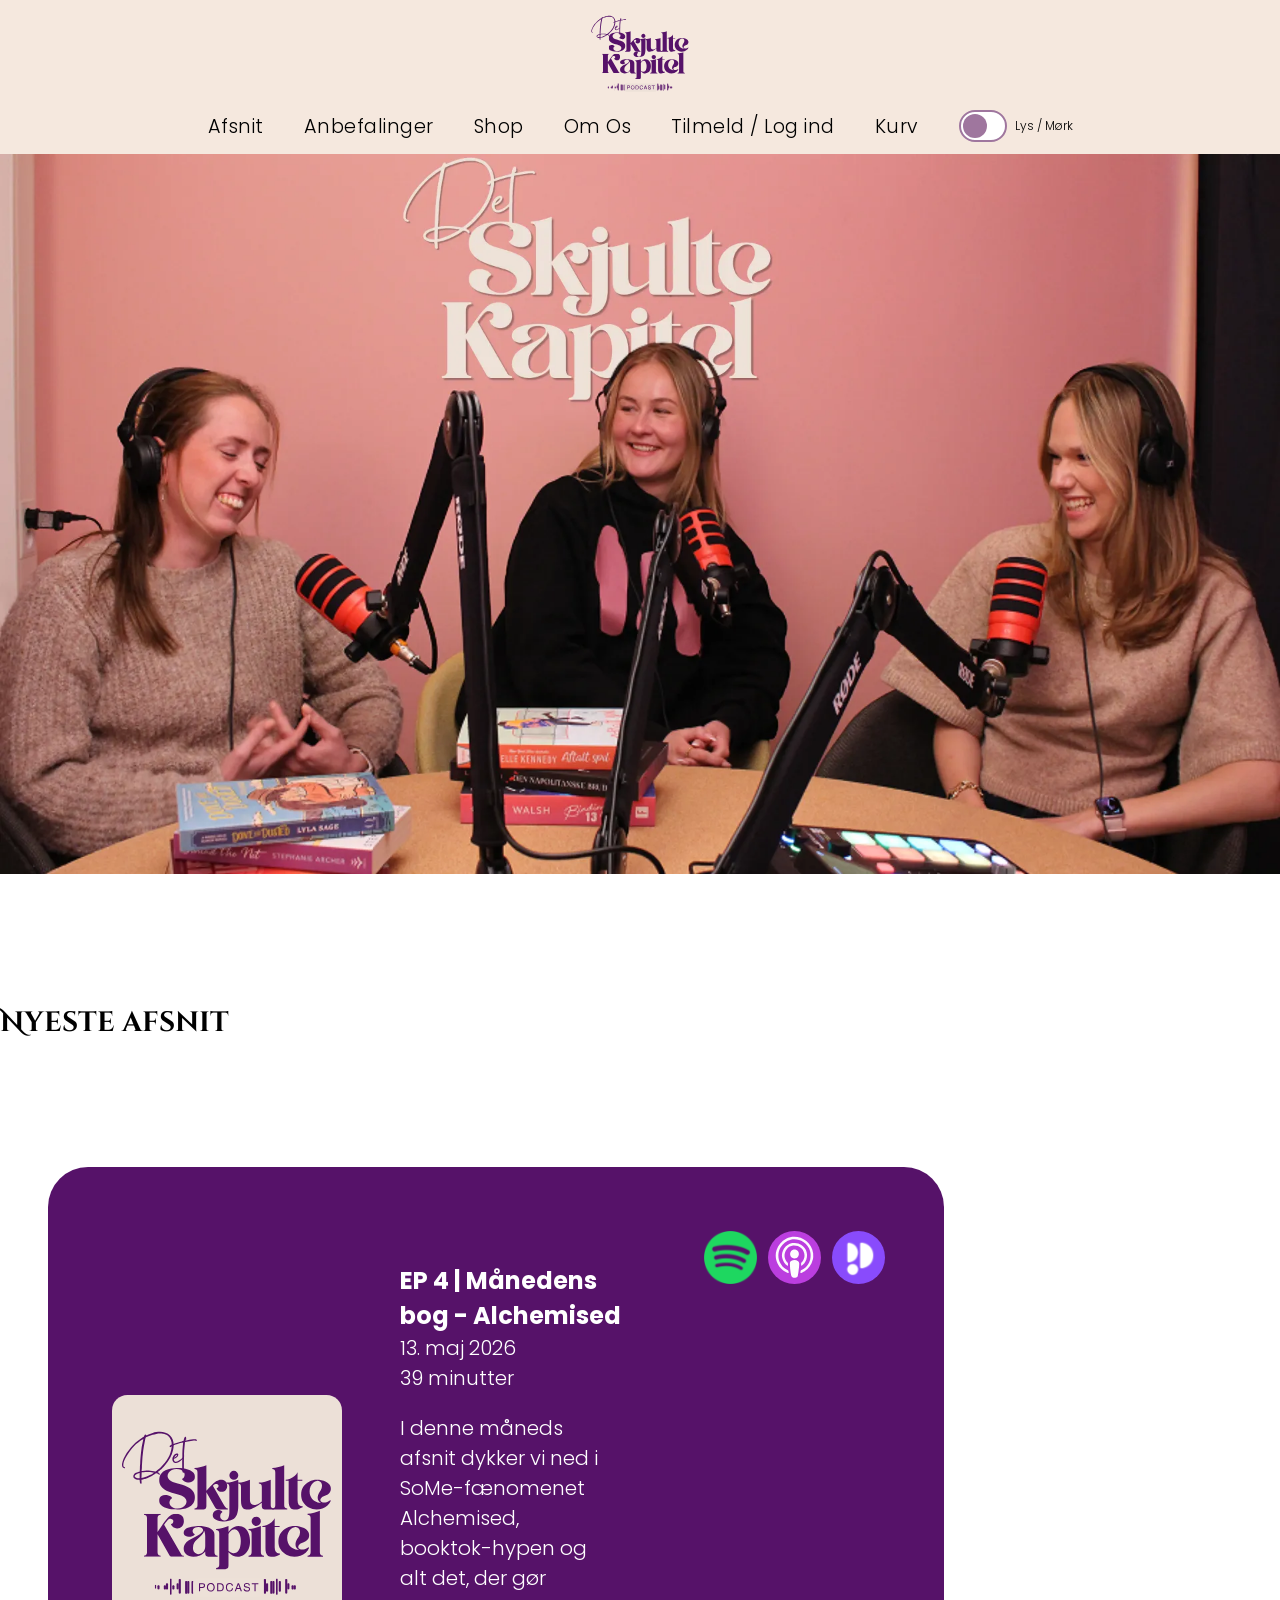
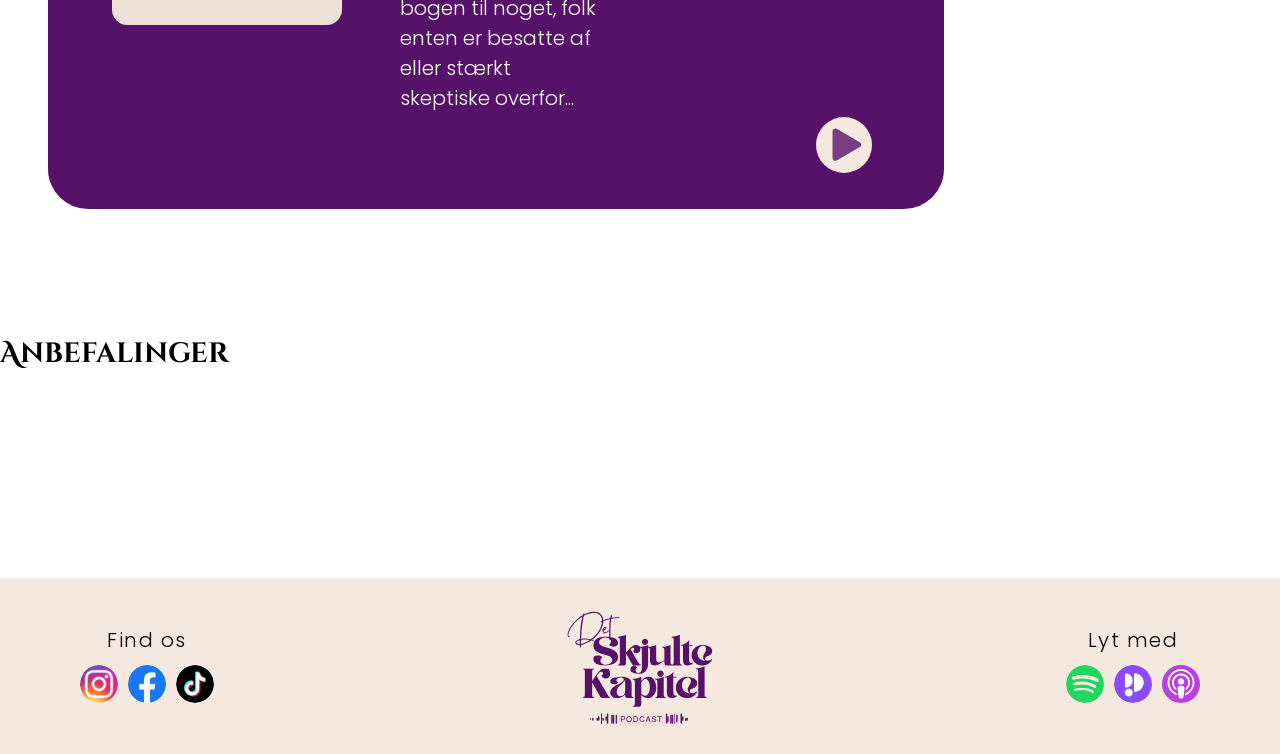
==== commit 3c55ec31: "Add ny farve på darkmode tekst + sletning af irrelevant kode" ====
--- a/index.html
+++ b/index.html
@@ -35,7 +35,7 @@
               <div class="theme-wrapper">
   <label>
     <span class="visually-hidden">Theme</span>
-    <input id="theme-toggle" role="switch" type="checkbox" />
+    <input id="" role="switch" type="checkbox" />
   </label>
   <span class="theme-label">Lys / Mørk</span>
 </div>
@@ -51,7 +51,7 @@
         <div class="theme-wrapper">
   <label>
     <span class="visually-hidden">Theme</span>
-    <input id="theme-toggle" role="switch" type="checkbox" />
+    <input id="" role="switch" type="checkbox" />
   </label>
   <span class="theme-label">Lys / Mørk</span>
 </div>
--- a/css/custom.css
+++ b/css/custom.css
@@ -22,6 +22,7 @@
   /* Font colors */
   --text-color: light-dark(#000, #fff);
   --text-inverted: #fff;
+  --text-darkmode: light-dark(#9f769e, #f5e8de)
 
   /* Buttons */
   --primary-btn: #763f81;
@@ -87,7 +88,6 @@
 [role="switch"] {
   --h: 2rem;
   --w: 3rem;
-  /* font: inherit; */
   appearance: none;
   background: rgb(255, 255, 255);
   height: var(--h);
@@ -116,10 +116,6 @@
 
 .visually-hidden {
   position: absolute;
-  /* width: 1px; */
-  /* height: 1px; */
-  /* overflow: hidden; */
-  /* white-space: nowrap; */
   clip-path: inset(100%);
 }
 
@@ -136,7 +132,7 @@
 
 .theme-label {
   font-size: 0.75rem;
-  color: var(--linje);
+  color: var(--text-darkmode);
 }
 
 /* Fonts Mobile */
